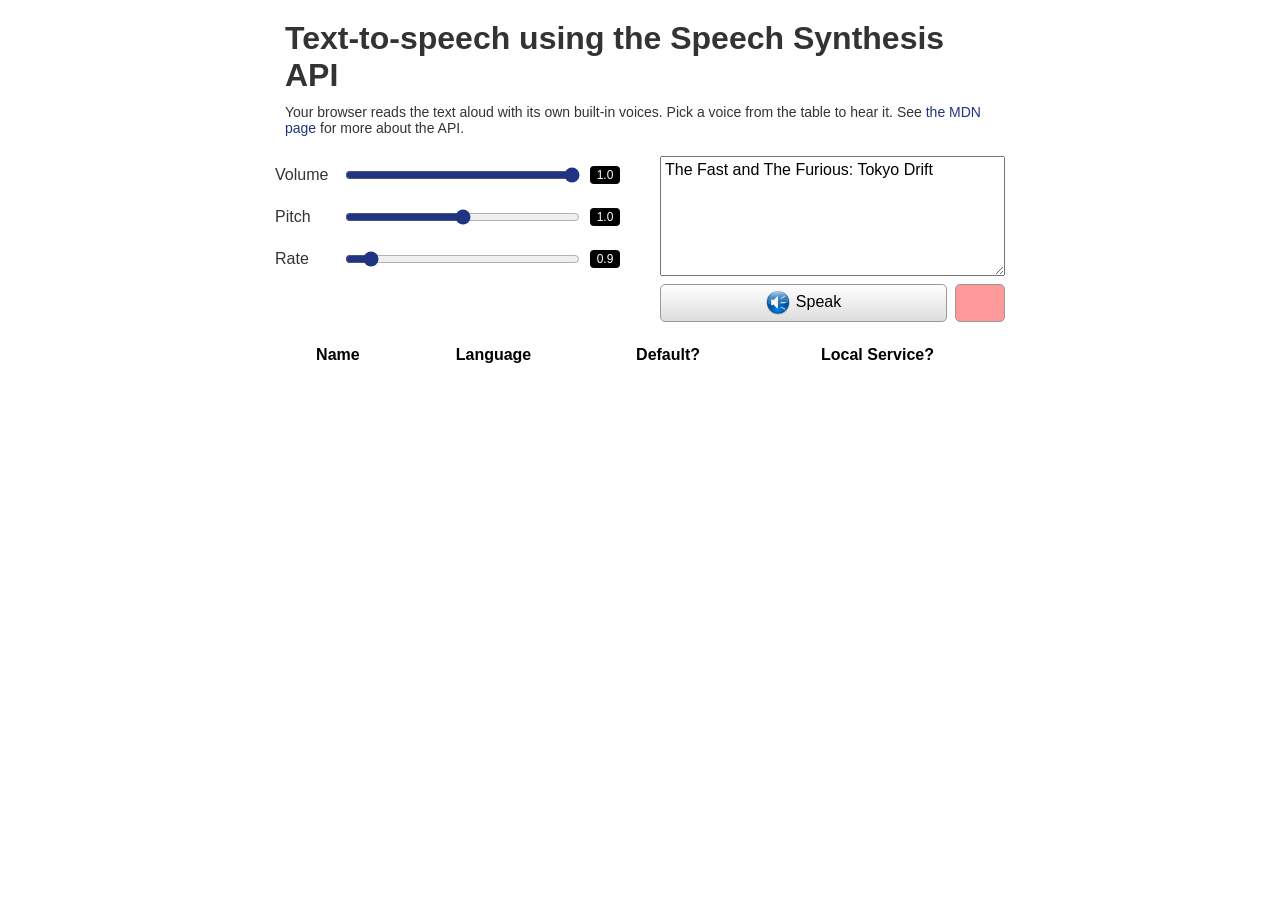
==== www/index.html @ 48d7332a "Rewrite in plain JS, deploy with GitHub Actions Adds analytics, a meta description and canonical URL" ====
<!DOCTYPE html>
<html lang="en-US">
<head>
<meta charset="utf-8">
<meta name="viewport" content="width=device-width, initial-scale=1">

<!-- open graph -->
<meta property="og:url" content="https://andrewmacheret.com/projects/text-to-speech/" />
<meta property="og:image" content="https://andrewmacheret.com/projects/text-to-speech/sound.png" />
<meta property="og:title" content="Text-to-speech using the Speech Synthesis API" />
<meta property="og:description" content="Text-to-speech using the Speech Synthesis API" />
<meta property="og:type" content="website" />

<!-- title -->
<title>Text-to-speech using the Speech Synthesis API</title>
<script async src="https://andrewmacheret.com/analytics.js"></script>
<meta name="description" content="Type some text and hear your browser read it aloud in any of its built-in voices, using the Speech Synthesis API." />
<link rel="canonical" href="https://andrewmacheret.com/projects/text-to-speech/" />

<link rel="stylesheet" href="index.css">
<script src="index.js" defer></script>
</head>
<body>
<div id="content">
  <h1>Text-to-speech using the Speech Synthesis API</h1>
  <h2>
    Your browser reads the text aloud with its own built-in voices. Pick a voice from the table to hear it.
    See <a href="https://developer.mozilla.org/en-US/docs/Web/API/Web_Speech_API">the MDN page</a> for more about the API.
  </h2>

  <p id="unsupported" hidden>This browser doesn't support the Speech Synthesis API.</p>

  <form id="form" action="#">
    <div id="sliders">
      <label class="slider">
        <span class="slider-label">Volume</span>
        <input id="volume" type="range" min="0.1" max="1" step="0.1" value="1">
        <output for="volume"></output>
      </label>
      <label class="slider">
        <span class="slider-label">Pitch</span>
        <input id="pitch" type="range" min="0" max="2" step="0.1" value="1">
        <output for="pitch"></output>
      </label>
      <label class="slider">
        <span class="slider-label">Rate</span>
        <input id="rate" type="range" min="0.1" max="10" step="0.1" value="0.9">
        <output for="rate"></output>
      </label>
    </div>

    <div id="speak">
      <textarea id="text" aria-label="Text to speak">The Fast and The Furious: Tokyo Drift</textarea>
      <div id="speak-row">
        <button type="submit" id="speak-button"><img id="sound-image" src="sound.png" alt="">Speak</button>
        <div id="speech-status" class="not-speaking" role="status" aria-label="Not speaking"></div>
      </div>
    </div>

    <div id="voices-wrapper">
      <table id="voices">
        <thead>
          <tr>
            <th><span class="visually-hidden">Choose</span></th>
            <th data-sort="name"><button type="button">Name</button></th>
            <th data-sort="lang"><button type="button">Language</button></th>
            <th data-sort="default"><button type="button">Default?</button></th>
            <th data-sort="localService"><button type="button">Local Service?</button></th>
          </tr>
        </thead>
        <tbody></tbody>
      </table>
    </div>
  </form>
</div>
</body>
</html>
---- www/index.css ----
html {
  font-family: Helvetica, Arial, sans-serif;
  color: #333;
  text-rendering: optimizelegibility;
}

input, select, button, textarea {
  font-family: Helvetica, Arial, sans-serif;
  font-size: 16px;
}

* {
  margin: 0;
  padding: 0;
  box-sizing: border-box;
}

img {
  vertical-align: middle;
}

a:link, a:visited {
  text-decoration: none;
  color: #213483;
}

a:hover {
  color: #4763d1;
}

h1 {
  margin: 10px;
  font-size: 32px;
  font-weight: bold;
}

h2 {
  margin: 10px;
  font-size: 14px;
  font-weight: normal;
}

.visually-hidden {
  position: absolute;
  width: 1px;
  height: 1px;
  overflow: hidden;
  clip-path: inset(50%);
  white-space: nowrap;
}

#content {
  max-width: 750px;
  margin: 20px auto;
  padding: 0 10px;
}

#form {
  display: flex;
  flex-wrap: wrap;
  gap: 20px 40px;
  margin-top: 20px;
}

/* sliders on the left, text and speak button on the right */
#sliders {
  flex: 1 1 300px;
  display: flex;
  flex-direction: column;
  gap: 24px;
  padding-top: 10px;
}

.slider {
  display: flex;
  align-items: center;
  gap: 10px;
  cursor: pointer;
}

.slider-label {
  width: 60px;
}

.slider input {
  flex: 1;
  cursor: pointer;
  accent-color: #213483;
}

.slider output {
  width: 2.5em;
  padding: 2px 6px;
  border-radius: 4px;
  background: #000;
  color: #fff;
  font-size: 12px;
  text-align: center;
}

#speak {
  flex: 1 1 300px;
  display: flex;
  flex-direction: column;
  gap: 8px;
}

#text {
  height: 120px;
  padding: 4px;
}

#speak-row {
  display: flex;
  gap: 8px;
}

#speak-button {
  flex: 1;
  padding: 6px;
  border: 1px solid #999;
  border-radius: 5px;
  background: linear-gradient(#fff, #ddd);
  cursor: pointer;
}

#speak-button:hover {
  background: linear-gradient(#fff, #ccc);
}

#sound-image {
  width: 24px;
  height: 24px;
  margin-right: 6px;
}

#speech-status {
  width: 50px;
  border-radius: 5px;
  border: solid #999 1px;
}

#speech-status.not-speaking {
  background-color: #f99;
}

#speech-status.speaking {
  background-color: #9f9;
}

/* the voice table scrolls sideways on small screens instead of squishing */
#voices-wrapper {
  flex-basis: 100%;
  overflow-x: auto;
}

#voices {
  border-spacing: 0;
  width: 100%;
}

#voices td, #voices th {
  text-align: center;
}

#voices tbody tr:nth-child(odd) {
  background-color: #eee;
}

#voices label {
  width: 100%;
  height: 100%;
  display: inline-block;
  cursor: pointer;
  padding: 4px 12px;
}

#voices th button {
  border: 0;
  background: none;
  font-weight: bold;
  padding: 4px 12px;
  cursor: pointer;
}

#voices th[aria-sort="ascending"] button::after {
  content: " \25BE";
}

#voices th[aria-sort="descending"] button::after {
  content: " \25B4";
}
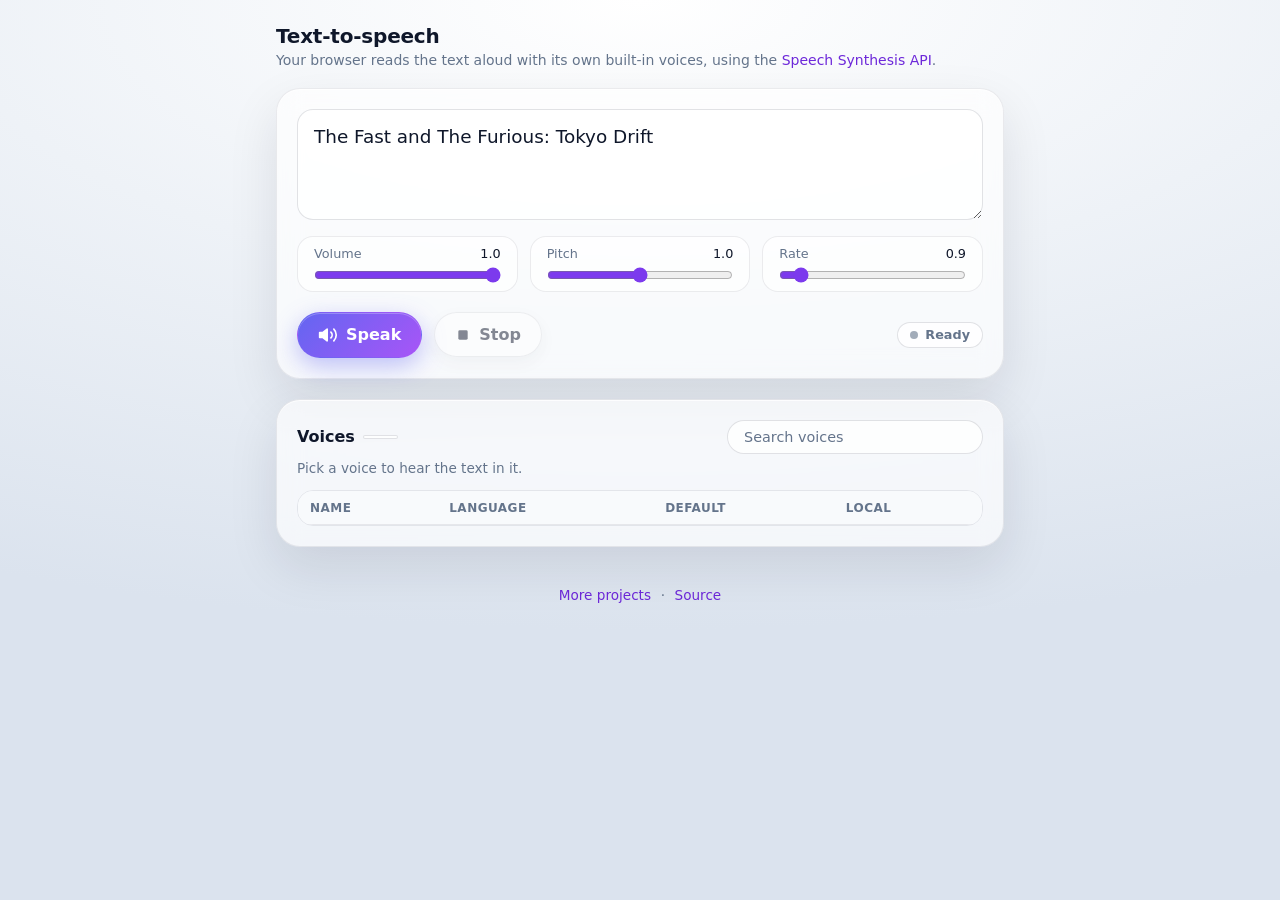
==== commit 14dfdc23: "Restyle to match the cube, Monty Hall and NHL pages, add voice search and a screenshot preview" ====
--- a/www/index.html
+++ b/www/index.html
@@ -2,13 +2,16 @@
 <html lang="en-US">
 <head>
 <meta charset="utf-8">
-<meta name="viewport" content="width=device-width, initial-scale=1">
+<meta name="color-scheme" content="light dark">
+<meta name="viewport" content="width=device-width, initial-scale=1, viewport-fit=cover">
+<meta name="theme-color" content="#1e293b" media="(prefers-color-scheme: dark)">
+<meta name="theme-color" content="#ffffff" media="(prefers-color-scheme: light)">
 
 <!-- open graph -->
 <meta property="og:url" content="https://andrewmacheret.com/projects/text-to-speech/" />
-<meta property="og:image" content="https://andrewmacheret.com/projects/text-to-speech/sound.png" />
+<meta property="og:image" content="https://andrewmacheret.com/projects/text-to-speech/screenshot.png" />
 <meta property="og:title" content="Text-to-speech using the Speech Synthesis API" />
-<meta property="og:description" content="Text-to-speech using the Speech Synthesis API" />
+<meta property="og:description" content="Type some text and hear your browser read it aloud in any of its built-in voices, using the Speech Synthesis API." />
 <meta property="og:type" content="website" />
 
 <!-- title -->
@@ -21,57 +24,97 @@
 <script src="index.js" defer></script>
 </head>
 <body>
-<div id="content">
-  <h1>Text-to-speech using the Speech Synthesis API</h1>
-  <h2>
-    Your browser reads the text aloud with its own built-in voices. Pick a voice from the table to hear it.
-    See <a href="https://developer.mozilla.org/en-US/docs/Web/API/Web_Speech_API">the MDN page</a> for more about the API.
-  </h2>
+<main class="app">
+  <header class="header">
+    <h1>Text-to-speech</h1>
+    <p>
+      Your browser reads the text aloud with its own built-in voices, using the
+      <a href="https://developer.mozilla.org/en-US/docs/Web/API/Web_Speech_API">Speech Synthesis API</a>.
+    </p>
+  </header>
 
-  <p id="unsupported" hidden>This browser doesn't support the Speech Synthesis API.</p>
+  <section id="unsupported" class="card notice" hidden>
+    <h2>No speech here</h2>
+    <p>This browser doesn't support the Speech Synthesis API. Try a recent Chrome, Edge, Firefox or Safari.</p>
+  </section>
 
   <form id="form" action="#">
-    <div id="sliders">
-      <label class="slider">
-        <span class="slider-label">Volume</span>
-        <input id="volume" type="range" min="0.1" max="1" step="0.1" value="1">
-        <output for="volume"></output>
-      </label>
-      <label class="slider">
-        <span class="slider-label">Pitch</span>
-        <input id="pitch" type="range" min="0" max="2" step="0.1" value="1">
-        <output for="pitch"></output>
-      </label>
-      <label class="slider">
-        <span class="slider-label">Rate</span>
-        <input id="rate" type="range" min="0.1" max="10" step="0.1" value="0.9">
-        <output for="rate"></output>
-      </label>
-    </div>
+    <section class="card speak-card">
+      <textarea id="text" aria-label="Text to speak" rows="3">The Fast and The Furious: Tokyo Drift</textarea>
 
-    <div id="speak">
-      <textarea id="text" aria-label="Text to speak">The Fast and The Furious: Tokyo Drift</textarea>
-      <div id="speak-row">
-        <button type="submit" id="speak-button"><img id="sound-image" src="sound.png" alt="">Speak</button>
-        <div id="speech-status" class="not-speaking" role="status" aria-label="Not speaking"></div>
+      <div class="sliders">
+        <label class="slider" for="volume">
+          <span class="slider-top">
+            <span>Volume</span>
+            <output for="volume"></output>
+          </span>
+          <input id="volume" type="range" min="0.1" max="1" step="0.1" value="1">
+        </label>
+        <label class="slider" for="pitch">
+          <span class="slider-top">
+            <span>Pitch</span>
+            <output for="pitch"></output>
+          </span>
+          <input id="pitch" type="range" min="0" max="2" step="0.1" value="1">
+        </label>
+        <label class="slider" for="rate">
+          <span class="slider-top">
+            <span>Rate</span>
+            <output for="rate"></output>
+          </span>
+          <input id="rate" type="range" min="0.1" max="10" step="0.1" value="0.9">
+        </label>
       </div>
-    </div>
 
-    <div id="voices-wrapper">
-      <table id="voices">
-        <thead>
-          <tr>
-            <th><span class="visually-hidden">Choose</span></th>
-            <th data-sort="name"><button type="button">Name</button></th>
-            <th data-sort="lang"><button type="button">Language</button></th>
-            <th data-sort="default"><button type="button">Default?</button></th>
-            <th data-sort="localService"><button type="button">Local Service?</button></th>
-          </tr>
-        </thead>
-        <tbody></tbody>
-      </table>
-    </div>
+      <div class="actions">
+        <button type="submit" class="control primary">
+          <svg width="20" height="20" viewBox="0 0 24 24" fill="none" stroke="currentColor" stroke-width="2" stroke-linecap="round" stroke-linejoin="round" aria-hidden="true">
+            <path d="M11 5 6 9H2v6h4l5 4V5z" fill="currentColor"/>
+            <path d="M15.5 8.5a5 5 0 0 1 0 7"/>
+            <path d="M19 5a10 10 0 0 1 0 14"/>
+          </svg>
+          Speak
+        </button>
+        <button type="button" id="stop" class="control" disabled>
+          <svg width="16" height="16" viewBox="0 0 24 24" aria-hidden="true">
+            <rect x="5" y="5" width="14" height="14" rx="2" fill="currentColor"/>
+          </svg>
+          Stop
+        </button>
+        <span id="speech-status" class="chip" role="status">Ready</span>
+      </div>
+    </section>
+
+    <section class="card voices-card">
+      <div class="voices-header">
+        <h2>Voices <span id="voice-count" class="count"></span></h2>
+        <input id="voice-search" type="search" placeholder="Search voices" aria-label="Search voices by name or language" autocomplete="off">
+      </div>
+      <p class="hint">Pick a voice to hear the text in it.</p>
+
+      <div id="voices-wrapper">
+        <table id="voices">
+          <thead>
+            <tr>
+              <th><span class="visually-hidden">Choose</span></th>
+              <th data-sort="name"><button type="button">Name</button></th>
+              <th data-sort="lang"><button type="button">Language</button></th>
+              <th data-sort="default"><button type="button">Default</button></th>
+              <th data-sort="localService"><button type="button">Local</button></th>
+            </tr>
+          </thead>
+          <tbody></tbody>
+        </table>
+        <p id="no-voices" class="empty" hidden>No voices match.</p>
+      </div>
+    </section>
   </form>
-</div>
+
+  <footer class="footer">
+    <a href="https://andrewmacheret.com/">More projects</a>
+    <span aria-hidden="true">&middot;</span>
+    <a href="https://github.com/andrewmacheret/text-to-speech">Source</a>
+  </footer>
+</main>
 </body>
 </html>
--- a/www/index.css
+++ b/www/index.css
@@ -1,43 +1,106 @@
-html {
-  font-family: Helvetica, Arial, sans-serif;
-  color: #333;
-  text-rendering: optimizelegibility;
-}
-
-input, select, button, textarea {
-  font-family: Helvetica, Arial, sans-serif;
-  font-size: 16px;
-}
-
-* {
+/* Same look as the cube, Monty Hall and NHL pages, with a light version for light mode */
+
+:root {
+  color-scheme: light dark;
+  font-family: system-ui, -apple-system, 'Segoe UI', Roboto, Helvetica, Arial, sans-serif;
+  --bg: #0b1120;
+  --bg-gradient: radial-gradient(120% 70% at 50% 0%, #3b4a66 0%, #1e293b 45%, #0b1120 100%);
+  --text: #e2e8f0;
+  --bright: #f1f5f9;
+  --muted: #94a3b8;
+  --glass: rgb(255 255 255 / 0.05);
+  --glass-border: rgb(255 255 255 / 0.1);
+  --control: rgb(255 255 255 / 0.08);
+  --control-border: rgb(255 255 255 / 0.14);
+  --control-hover: rgb(255 255 255 / 0.15);
+  --shadow: 0 20px 50px rgb(0 0 0 / 0.35), inset 0 1px 0 rgb(255 255 255 / 0.06);
+  --control-shadow: 0 8px 24px rgb(0 0 0 / 0.3), inset 0 1px 0 rgb(255 255 255 / 0.1);
+  --table-head: #1e293b;
+  --row-alt: rgb(255 255 255 / 0.03);
+  --row-hover: rgb(255 255 255 / 0.07);
+  --row-selected: rgb(139 92 246 / 0.2);
+  --row-selected-border: #a78bfa;
+  --accent: #8b5cf6;
+  --link: #c4b5fd;
+  --link-hover: #ddd6fe;
+  --focus: #a5b4fc;
+  --live: #86efac;
+  --live-dot: #4ade80;
+  --live-bg: rgb(74 222 128 / 0.15);
+  --live-border: rgb(74 222 128 / 0.45);
+  color: var(--text);
+  background: var(--bg);
+}
+
+@media (prefers-color-scheme: light) {
+  :root {
+    --bg: #e2e8f0;
+    --bg-gradient: radial-gradient(120% 70% at 50% 0%, #ffffff 0%, #eef2f7 45%, #dbe3ee 100%);
+    --text: #334155;
+    --bright: #0f172a;
+    --muted: #64748b;
+    --glass: rgb(255 255 255 / 0.65);
+    --glass-border: rgb(15 23 42 / 0.08);
+    --control: rgb(255 255 255 / 0.8);
+    --control-border: rgb(15 23 42 / 0.12);
+    --control-hover: #fff;
+    --shadow: 0 20px 50px rgb(15 23 42 / 0.1), inset 0 1px 0 rgb(255 255 255 / 0.8);
+    --control-shadow: 0 6px 18px rgb(15 23 42 / 0.08);
+    --table-head: #f8fafc;
+    --row-alt: rgb(15 23 42 / 0.025);
+    --row-hover: rgb(15 23 42 / 0.05);
+    --row-selected: rgb(124 58 237 / 0.1);
+    --row-selected-border: #7c3aed;
+    --accent: #7c3aed;
+    --link: #6d28d9;
+    --link-hover: #7c3aed;
+    --focus: #6366f1;
+    --live: #15803d;
+    --live-dot: #16a34a;
+    --live-bg: rgb(22 163 74 / 0.12);
+    --live-border: rgb(22 163 74 / 0.4);
+  }
+}
+
+html,
+body {
   margin: 0;
-  padding: 0;
-  box-sizing: border-box;
-}
-
-img {
-  vertical-align: middle;
-}
-
-a:link, a:visited {
+  min-height: 100%;
+}
+
+body {
+  min-height: 100dvh;
+  background: var(--bg-gradient) no-repeat;
+  background-color: var(--bg);
+}
+
+h1,
+h2,
+p {
+  margin: 0;
+}
+
+a:link,
+a:visited {
+  color: var(--link);
   text-decoration: none;
-  color: #213483;
 }
 
 a:hover {
-  color: #4763d1;
-}
-
-h1 {
-  margin: 10px;
-  font-size: 32px;
-  font-weight: bold;
-}
-
-h2 {
-  margin: 10px;
-  font-size: 14px;
-  font-weight: normal;
+  color: var(--link-hover);
+  text-decoration: underline;
+}
+
+a:focus-visible,
+input:focus-visible,
+textarea:focus-visible,
+th button:focus-visible {
+  outline: 2px solid var(--focus);
+  outline-offset: 2px;
+}
+
+[hidden] {
+  display: none !important;
 }
 
 .visually-hidden {
@@ -49,144 +112,433 @@
   white-space: nowrap;
 }
 
-#content {
-  max-width: 750px;
-  margin: 20px auto;
-  padding: 0 10px;
-}
-
-#form {
+.app {
+  box-sizing: border-box;
+  max-width: 760px;
+  margin: 0 auto;
+  padding: max(1.5rem, env(safe-area-inset-top)) 1rem max(1.5rem, env(safe-area-inset-bottom));
+}
+
+.header h1 {
+  color: var(--bright);
+  font-size: 1.25rem;
+  font-weight: 650;
+  letter-spacing: -0.01em;
+}
+
+.header p {
+  margin-top: 0.25rem;
+  color: var(--muted);
+  font-size: 0.875rem;
+  text-wrap: pretty;
+}
+
+/* glass cards */
+
+.card {
+  box-sizing: border-box;
+  margin-top: 1.25rem;
+  padding: 1.25rem;
+  border: 1px solid var(--glass-border);
+  border-radius: 24px;
+  background: var(--glass);
+  backdrop-filter: blur(12px);
+  -webkit-backdrop-filter: blur(12px);
+  box-shadow: var(--shadow);
+}
+
+.card h2 {
+  color: var(--bright);
+  font-size: 1rem;
+  font-weight: 650;
+}
+
+.notice p {
+  margin-top: 0.5rem;
+  color: var(--muted);
+}
+
+/* the text box */
+
+textarea,
+input[type='search'] {
+  box-sizing: border-box;
+  border: 1px solid var(--control-border);
+  background: var(--control);
+  color: var(--bright);
+  font: inherit;
+}
+
+textarea {
+  display: block;
+  width: 100%;
+  min-height: 6rem;
+  padding: 0.9rem 1rem;
+  border-radius: 16px;
+  font-size: 1.15rem;
+  line-height: 1.45;
+  resize: vertical;
+}
+
+textarea::placeholder,
+input::placeholder {
+  color: var(--muted);
+}
+
+/* volume, pitch and rate, like the cube's speed slider */
+
+.sliders {
+  display: grid;
+  grid-template-columns: repeat(3, minmax(0, 1fr));
+  gap: 0.75rem;
+  margin-top: 1rem;
+}
+
+.slider {
+  display: flex;
+  flex-direction: column;
+  gap: 0.35rem;
+  padding: 0.6rem 1rem 0.5rem;
+  border: 1px solid var(--glass-border);
+  border-radius: 16px;
+  background: var(--glass);
+  color: var(--muted);
+  font-size: 0.8rem;
+  font-weight: 500;
+  cursor: pointer;
+}
+
+.slider-top {
+  display: flex;
+  justify-content: space-between;
+}
+
+.slider output {
+  color: var(--bright);
+  font-variant-numeric: tabular-nums;
+}
+
+.slider input {
+  width: 100%;
+  margin: 0;
+  accent-color: var(--accent);
+  cursor: pointer;
+}
+
+/* speak and stop buttons, same as the cube and NHL pages */
+
+.actions {
   display: flex;
   flex-wrap: wrap;
-  gap: 20px 40px;
-  margin-top: 20px;
-}
-
-/* sliders on the left, text and speak button on the right */
-#sliders {
-  flex: 1 1 300px;
+  align-items: center;
+  gap: 0.75rem;
+  margin-top: 1.25rem;
+}
+
+.control {
+  display: inline-flex;
+  align-items: center;
+  justify-content: center;
+  gap: 0.5rem;
+  padding: 0.75rem 1.25rem;
+  border: 1px solid var(--control-border);
+  border-radius: 999px;
+  background: var(--control);
+  box-shadow: var(--control-shadow);
+  color: var(--bright);
+  font: inherit;
+  font-size: 1rem;
+  font-weight: 600;
+  white-space: nowrap;
+  cursor: pointer;
+  transition: background-color 0.15s, transform 0.15s, opacity 0.15s;
+}
+
+.control:hover:not(:disabled) {
+  background: var(--control-hover);
+  transform: translateY(-1px);
+}
+
+.control:active:not(:disabled) {
+  transform: translateY(0) scale(0.97);
+}
+
+.control:focus-visible {
+  outline: 2px solid var(--focus);
+  outline-offset: 3px;
+}
+
+.control:disabled {
+  opacity: 0.5;
+  cursor: default;
+}
+
+.control.primary {
+  border-color: transparent;
+  background: linear-gradient(135deg, #6366f1, #a855f7);
+  box-shadow: 0 8px 24px rgb(99 102 241 / 0.4), inset 0 1px 0 rgb(255 255 255 / 0.25);
+  color: #fff;
+}
+
+.control.primary:hover:not(:disabled) {
+  background: linear-gradient(135deg, #7376f4, #b46af8);
+}
+
+.control svg {
+  flex-shrink: 0;
+}
+
+/* "Ready" or a pulsing "Speaking" */
+
+.chip {
+  display: inline-flex;
+  align-items: center;
+  gap: 0.45rem;
+  margin-left: auto;
+  padding: 0.25rem 0.75rem;
+  border: 1px solid var(--control-border);
+  border-radius: 999px;
+  background: var(--control);
+  color: var(--muted);
+  font-size: 0.8rem;
+  font-weight: 600;
+  line-height: 1.2;
+  white-space: nowrap;
+}
+
+.chip::before {
+  content: '';
+  width: 0.5rem;
+  height: 0.5rem;
+  border-radius: 50%;
+  background: currentColor;
+  opacity: 0.6;
+}
+
+.chip.speaking {
+  border-color: var(--live-border);
+  background: var(--live-bg);
+  color: var(--live);
+}
+
+.chip.speaking::before {
+  background: var(--live-dot);
+  opacity: 1;
+  animation: pulse 1.2s ease-in-out infinite;
+}
+
+@keyframes pulse {
+  50% {
+    opacity: 0.35;
+    transform: scale(0.8);
+  }
+}
+
+/* voice list */
+
+.voices-header {
   display: flex;
-  flex-direction: column;
-  gap: 24px;
-  padding-top: 10px;
-}
-
-.slider {
+  flex-wrap: wrap;
+  align-items: center;
+  justify-content: space-between;
+  gap: 0.75rem;
+}
+
+.voices-header h2 {
   display: flex;
   align-items: center;
-  gap: 10px;
-  cursor: pointer;
-}
-
-.slider-label {
-  width: 60px;
-}
-
-.slider input {
-  flex: 1;
-  cursor: pointer;
-  accent-color: #213483;
-}
-
-.slider output {
-  width: 2.5em;
-  padding: 2px 6px;
-  border-radius: 4px;
-  background: #000;
-  color: #fff;
-  font-size: 12px;
+  gap: 0.5rem;
+}
+
+.count {
+  min-width: 1.4em;
+  padding: 1px 8px;
+  border: 1px solid var(--control-border);
+  border-radius: 999px;
+  background: var(--control);
+  color: var(--muted);
+  font-size: 0.75rem;
+  font-weight: 600;
   text-align: center;
-}
-
-#speak {
-  flex: 1 1 300px;
-  display: flex;
-  flex-direction: column;
-  gap: 8px;
-}
-
-#text {
-  height: 120px;
-  padding: 4px;
-}
-
-#speak-row {
-  display: flex;
-  gap: 8px;
-}
-
-#speak-button {
-  flex: 1;
-  padding: 6px;
-  border: 1px solid #999;
-  border-radius: 5px;
-  background: linear-gradient(#fff, #ddd);
-  cursor: pointer;
-}
-
-#speak-button:hover {
-  background: linear-gradient(#fff, #ccc);
-}
-
-#sound-image {
-  width: 24px;
-  height: 24px;
-  margin-right: 6px;
-}
-
-#speech-status {
-  width: 50px;
-  border-radius: 5px;
-  border: solid #999 1px;
-}
-
-#speech-status.not-speaking {
-  background-color: #f99;
-}
-
-#speech-status.speaking {
-  background-color: #9f9;
-}
-
-/* the voice table scrolls sideways on small screens instead of squishing */
+  font-variant-numeric: tabular-nums;
+}
+
+input[type='search'] {
+  width: min(16rem, 100%);
+  padding: 0.5rem 1rem;
+  border-radius: 999px;
+  font-size: 0.9rem;
+}
+
+.hint {
+  margin-top: 0.35rem;
+  color: var(--muted);
+  font-size: 0.85rem;
+}
+
+/* scrolls on its own so a long list (Safari has 150+ voices) doesn't push the page down */
 #voices-wrapper {
-  flex-basis: 100%;
-  overflow-x: auto;
+  max-height: 26rem;
+  margin-top: 0.9rem;
+  overflow: auto;
+  border: 1px solid var(--glass-border);
+  border-radius: 16px;
+  overscroll-behavior: contain;
 }
 
 #voices {
+  width: 100%;
   border-spacing: 0;
+  font-size: 0.9rem;
+}
+
+#voices th {
+  position: sticky;
+  top: 0;
+  z-index: 1;
+  padding: 0;
+  border-bottom: 1px solid var(--glass-border);
+  background: var(--table-head);
+  text-align: left;
+}
+
+#voices th button {
   width: 100%;
-}
-
-#voices td, #voices th {
-  text-align: center;
-}
-
-#voices tbody tr:nth-child(odd) {
-  background-color: #eee;
-}
-
-#voices label {
-  width: 100%;
-  height: 100%;
-  display: inline-block;
-  cursor: pointer;
-  padding: 4px 12px;
-}
-
-#voices th button {
+  padding: 0.6rem 0.75rem;
   border: 0;
   background: none;
-  font-weight: bold;
-  padding: 4px 12px;
+  color: var(--muted);
+  font: inherit;
+  font-size: 0.75rem;
+  font-weight: 600;
+  letter-spacing: 0.04em;
+  text-align: left;
+  text-transform: uppercase;
+  white-space: nowrap;
   cursor: pointer;
 }
 
-#voices th[aria-sort="ascending"] button::after {
-  content: " \25BE";
-}
-
-#voices th[aria-sort="descending"] button::after {
-  content: " \25B4";
-}
+#voices th button:hover,
+#voices th[aria-sort='ascending'] button,
+#voices th[aria-sort='descending'] button {
+  color: var(--bright);
+}
+
+#voices th[aria-sort='ascending'] button::after {
+  content: ' \25B4';
+}
+
+#voices th[aria-sort='descending'] button::after {
+  content: ' \25BE';
+}
+
+#voices td {
+  padding: 0;
+  color: var(--text);
+}
+
+#voices tbody tr:nth-child(even) {
+  background: var(--row-alt);
+}
+
+#voices tbody tr:hover {
+  background: var(--row-hover);
+}
+
+#voices tbody tr:has(input:checked) {
+  background: var(--row-selected);
+  box-shadow: inset 3px 0 0 var(--row-selected-border);
+}
+
+#voices tbody tr:has(input:checked) .voice-name {
+  color: var(--bright);
+  font-weight: 600;
+}
+
+/* the whole cell is clickable, not just the radio button */
+#voices label {
+  display: block;
+  padding: 0.55rem 0.75rem;
+  cursor: pointer;
+}
+
+#voices td:first-child label {
+  padding-right: 0;
+}
+
+#voices input[type='radio'] {
+  margin: 0;
+  vertical-align: middle;
+  accent-color: var(--accent);
+  cursor: pointer;
+}
+
+#voices input[type='radio']:focus-visible {
+  outline: 2px solid var(--focus);
+  outline-offset: 2px;
+}
+
+.lang-code {
+  display: block;
+  color: var(--muted);
+  font-size: 0.75rem;
+}
+
+.no {
+  color: var(--muted);
+}
+
+.empty {
+  padding: 1.5rem;
+  color: var(--muted);
+  text-align: center;
+}
+
+.footer {
+  display: flex;
+  justify-content: center;
+  gap: 0.6rem;
+  margin-top: 2.5rem;
+  color: var(--muted);
+  font-size: 0.85rem;
+}
+
+@media (max-width: 640px) {
+  .card {
+    padding: 1rem;
+    border-radius: 20px;
+  }
+
+  .sliders {
+    grid-template-columns: 1fr;
+    gap: 0.5rem;
+  }
+
+  .control.primary {
+    flex: 1;
+  }
+
+  input[type='search'] {
+    width: 100%;
+  }
+
+  #voices-wrapper {
+    max-height: 22rem;
+  }
+
+  /* hide the default and local columns so names don't wrap onto 3 lines */
+  #voices th:nth-child(n + 4),
+  #voices td:nth-child(n + 4) {
+    display: none;
+  }
+}
+
+@media (prefers-reduced-motion: reduce) {
+  .control {
+    transition: none;
+  }
+
+  .chip.speaking::before {
+    animation: none;
+  }
+}
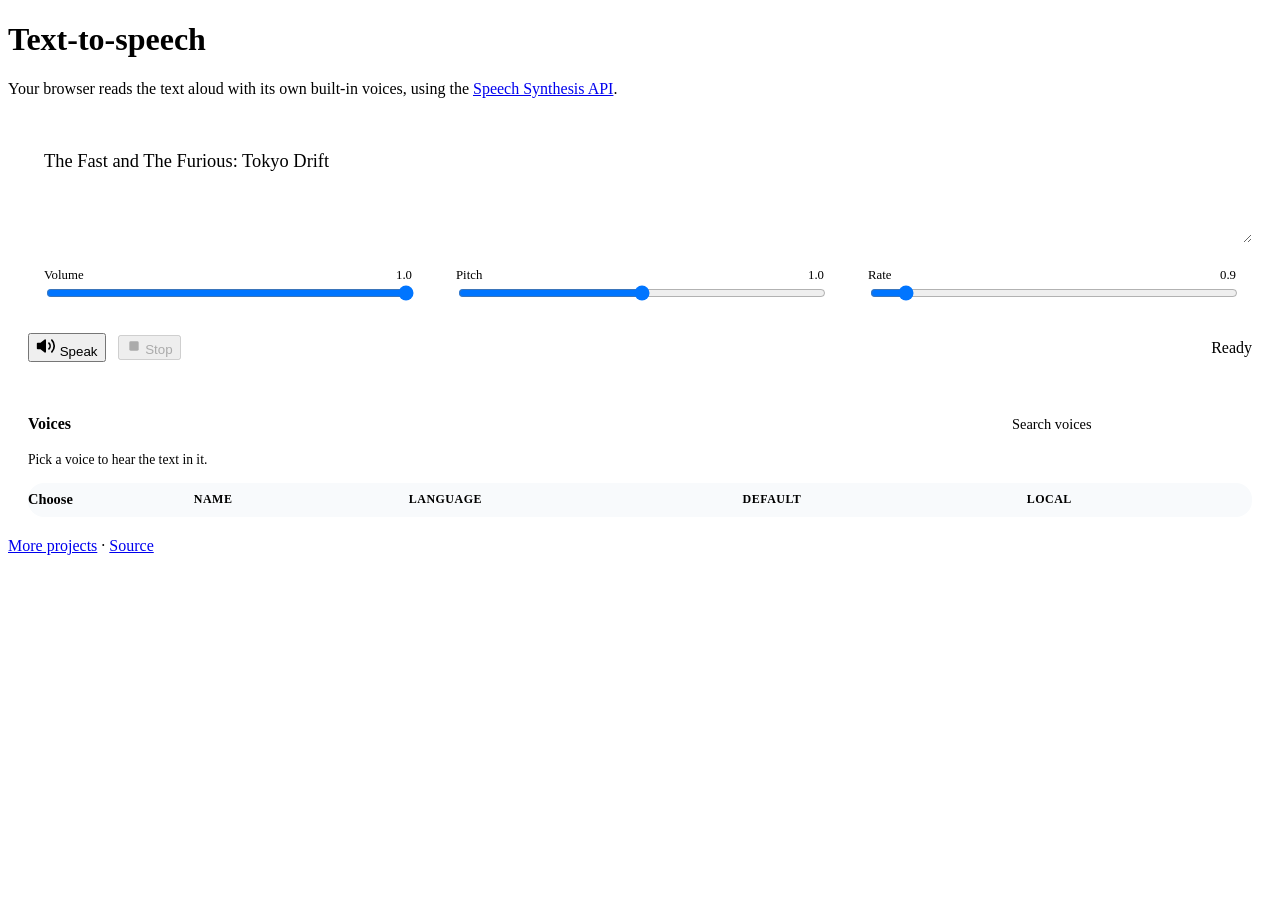
==== commit 18d9eb47: "Use the shared projects.css and the standard dimmed footer with More projects and Source" ====
--- a/www/index.html
+++ b/www/index.html
@@ -20,26 +20,29 @@
 <meta name="description" content="Type some text and hear your browser read it aloud in any of its built-in voices, using the Speech Synthesis API." />
 <link rel="canonical" href="https://andrewmacheret.com/projects/text-to-speech/" />
 
+<link rel="stylesheet" href="https://andrewmacheret.com/projects.css">
 <link rel="stylesheet" href="index.css">
 <script src="index.js" defer></script>
 </head>
 <body>
 <main class="app">
   <header class="header">
-    <h1>Text-to-speech</h1>
-    <p>
-      Your browser reads the text aloud with its own built-in voices, using the
-      <a href="https://developer.mozilla.org/en-US/docs/Web/API/Web_Speech_API">Speech Synthesis API</a>.
-    </p>
+    <div>
+      <h1>Text-to-speech</h1>
+      <p>
+        Your browser reads the text aloud with its own built-in voices, using the
+        <a href="https://developer.mozilla.org/en-US/docs/Web/API/Web_Speech_API">Speech Synthesis API</a>.
+      </p>
+    </div>
   </header>
 
-  <section id="unsupported" class="card notice" hidden>
+  <section id="unsupported" class="stage notice" hidden>
     <h2>No speech here</h2>
     <p>This browser doesn't support the Speech Synthesis API. Try a recent Chrome, Edge, Firefox or Safari.</p>
   </section>
 
   <form id="form" action="#">
-    <section class="card speak-card">
+    <section class="stage speak-card">
       <textarea id="text" aria-label="Text to speak" rows="3">The Fast and The Furious: Tokyo Drift</textarea>
 
       <div class="sliders">
@@ -85,7 +88,7 @@
       </div>
     </section>
 
-    <section class="card voices-card">
+    <section class="stage voices-card">
       <div class="voices-header">
         <h2>Voices <span id="voice-count" class="count"></span></h2>
         <input id="voice-search" type="search" placeholder="Search voices" aria-label="Search voices by name or language" autocomplete="off">
--- a/www/index.css
+++ b/www/index.css
@@ -1,153 +1,22 @@
-/* Same look as the cube, Monty Hall and NHL pages, with a light version for light mode */
+/* Colors, cards, buttons and the footer come from https://andrewmacheret.com/projects.css */
 
 :root {
-  color-scheme: light dark;
-  font-family: system-ui, -apple-system, 'Segoe UI', Roboto, Helvetica, Arial, sans-serif;
-  --bg: #0b1120;
-  --bg-gradient: radial-gradient(120% 70% at 50% 0%, #3b4a66 0%, #1e293b 45%, #0b1120 100%);
-  --text: #e2e8f0;
-  --bright: #f1f5f9;
-  --muted: #94a3b8;
-  --glass: rgb(255 255 255 / 0.05);
-  --glass-border: rgb(255 255 255 / 0.1);
-  --control: rgb(255 255 255 / 0.08);
-  --control-border: rgb(255 255 255 / 0.14);
-  --control-hover: rgb(255 255 255 / 0.15);
-  --shadow: 0 20px 50px rgb(0 0 0 / 0.35), inset 0 1px 0 rgb(255 255 255 / 0.06);
-  --control-shadow: 0 8px 24px rgb(0 0 0 / 0.3), inset 0 1px 0 rgb(255 255 255 / 0.1);
-  --table-head: #1e293b;
-  --row-alt: rgb(255 255 255 / 0.03);
-  --row-hover: rgb(255 255 255 / 0.07);
-  --row-selected: rgb(139 92 246 / 0.2);
-  --row-selected-border: #a78bfa;
-  --accent: #8b5cf6;
-  --link: #c4b5fd;
-  --link-hover: #ddd6fe;
-  --focus: #a5b4fc;
-  --live: #86efac;
-  --live-dot: #4ade80;
-  --live-bg: rgb(74 222 128 / 0.15);
-  --live-border: rgb(74 222 128 / 0.45);
-  color: var(--text);
-  background: var(--bg);
-}
-
-@media (prefers-color-scheme: light) {
-  :root {
-    --bg: #e2e8f0;
-    --bg-gradient: radial-gradient(120% 70% at 50% 0%, #ffffff 0%, #eef2f7 45%, #dbe3ee 100%);
-    --text: #334155;
-    --bright: #0f172a;
-    --muted: #64748b;
-    --glass: rgb(255 255 255 / 0.65);
-    --glass-border: rgb(15 23 42 / 0.08);
-    --control: rgb(255 255 255 / 0.8);
-    --control-border: rgb(15 23 42 / 0.12);
-    --control-hover: #fff;
-    --shadow: 0 20px 50px rgb(15 23 42 / 0.1), inset 0 1px 0 rgb(255 255 255 / 0.8);
-    --control-shadow: 0 6px 18px rgb(15 23 42 / 0.08);
-    --table-head: #f8fafc;
-    --row-alt: rgb(15 23 42 / 0.025);
-    --row-hover: rgb(15 23 42 / 0.05);
-    --row-selected: rgb(124 58 237 / 0.1);
-    --row-selected-border: #7c3aed;
-    --accent: #7c3aed;
-    --link: #6d28d9;
-    --link-hover: #7c3aed;
-    --focus: #6366f1;
-    --live: #15803d;
-    --live-dot: #16a34a;
-    --live-bg: rgb(22 163 74 / 0.12);
-    --live-border: rgb(22 163 74 / 0.4);
-  }
-}
-
-html,
-body {
-  margin: 0;
-  min-height: 100%;
-}
-
-body {
-  min-height: 100dvh;
-  background: var(--bg-gradient) no-repeat;
-  background-color: var(--bg);
-}
-
-h1,
-h2,
-p {
-  margin: 0;
-}
-
-a:link,
-a:visited {
-  color: var(--link);
-  text-decoration: none;
-}
-
-a:hover {
-  color: var(--link-hover);
-  text-decoration: underline;
-}
-
-a:focus-visible,
-input:focus-visible,
-textarea:focus-visible,
-th button:focus-visible {
-  outline: 2px solid var(--focus);
-  outline-offset: 2px;
+  --table-head: light-dark(#f8fafc, #1e293b);
+  --row-alt: light-dark(rgb(15 23 42 / 0.025), rgb(255 255 255 / 0.03));
+  --row-hover: light-dark(rgb(15 23 42 / 0.05), rgb(255 255 255 / 0.07));
+  --row-selected: light-dark(rgb(124 58 237 / 0.1), rgb(139 92 246 / 0.2));
+  --row-selected-border: light-dark(#7c3aed, #a78bfa);
 }
 
 [hidden] {
   display: none !important;
 }
 
-.visually-hidden {
-  position: absolute;
-  width: 1px;
-  height: 1px;
-  overflow: hidden;
-  clip-path: inset(50%);
-  white-space: nowrap;
-}
-
-.app {
-  box-sizing: border-box;
-  max-width: 760px;
-  margin: 0 auto;
-  padding: max(1.5rem, env(safe-area-inset-top)) 1rem max(1.5rem, env(safe-area-inset-bottom));
-}
-
-.header h1 {
-  color: var(--bright);
-  font-size: 1.25rem;
-  font-weight: 650;
-  letter-spacing: -0.01em;
-}
-
-.header p {
-  margin-top: 0.25rem;
-  color: var(--muted);
-  font-size: 0.875rem;
-  text-wrap: pretty;
-}
-
-/* glass cards */
-
-.card {
-  box-sizing: border-box;
-  margin-top: 1.25rem;
+.stage {
   padding: 1.25rem;
-  border: 1px solid var(--glass-border);
-  border-radius: 24px;
-  background: var(--glass);
-  backdrop-filter: blur(12px);
-  -webkit-backdrop-filter: blur(12px);
-  box-shadow: var(--shadow);
-}
-
-.card h2 {
+}
+
+.stage h2 {
   color: var(--bright);
   font-size: 1rem;
   font-weight: 650;
@@ -185,7 +54,7 @@
   color: var(--muted);
 }
 
-/* volume, pitch and rate, like the cube's speed slider */
+/* volume, pitch and rate, stacked in small cards instead of a single pill */
 
 .sliders {
   display: grid;
@@ -195,16 +64,12 @@
 }
 
 .slider {
-  display: flex;
   flex-direction: column;
+  align-items: stretch;
   gap: 0.35rem;
   padding: 0.6rem 1rem 0.5rem;
-  border: 1px solid var(--glass-border);
   border-radius: 16px;
-  background: var(--glass);
-  color: var(--muted);
   font-size: 0.8rem;
-  font-weight: 500;
   cursor: pointer;
 }
 
@@ -213,19 +78,11 @@
   justify-content: space-between;
 }
 
-.slider output {
-  color: var(--bright);
-  font-variant-numeric: tabular-nums;
-}
-
 .slider input {
   width: 100%;
-  margin: 0;
-  accent-color: var(--accent);
-  cursor: pointer;
-}
-
-/* speak and stop buttons, same as the cube and NHL pages */
+}
+
+/* speak and stop buttons */
 
 .actions {
   display: flex;
@@ -235,75 +92,10 @@
   margin-top: 1.25rem;
 }
 
-.control {
-  display: inline-flex;
-  align-items: center;
-  justify-content: center;
-  gap: 0.5rem;
-  padding: 0.75rem 1.25rem;
-  border: 1px solid var(--control-border);
-  border-radius: 999px;
-  background: var(--control);
-  box-shadow: var(--control-shadow);
-  color: var(--bright);
-  font: inherit;
-  font-size: 1rem;
-  font-weight: 600;
-  white-space: nowrap;
-  cursor: pointer;
-  transition: background-color 0.15s, transform 0.15s, opacity 0.15s;
-}
-
-.control:hover:not(:disabled) {
-  background: var(--control-hover);
-  transform: translateY(-1px);
-}
-
-.control:active:not(:disabled) {
-  transform: translateY(0) scale(0.97);
-}
-
-.control:focus-visible {
-  outline: 2px solid var(--focus);
-  outline-offset: 3px;
-}
-
-.control:disabled {
-  opacity: 0.5;
-  cursor: default;
-}
-
-.control.primary {
-  border-color: transparent;
-  background: linear-gradient(135deg, #6366f1, #a855f7);
-  box-shadow: 0 8px 24px rgb(99 102 241 / 0.4), inset 0 1px 0 rgb(255 255 255 / 0.25);
-  color: #fff;
-}
-
-.control.primary:hover:not(:disabled) {
-  background: linear-gradient(135deg, #7376f4, #b46af8);
-}
-
-.control svg {
-  flex-shrink: 0;
-}
-
 /* "Ready" or a pulsing "Speaking" */
 
 .chip {
-  display: inline-flex;
-  align-items: center;
-  gap: 0.45rem;
   margin-left: auto;
-  padding: 0.25rem 0.75rem;
-  border: 1px solid var(--control-border);
-  border-radius: 999px;
-  background: var(--control);
-  color: var(--muted);
-  font-size: 0.8rem;
-  font-weight: 600;
-  line-height: 1.2;
-  white-space: nowrap;
 }
 
 .chip::before {
@@ -315,23 +107,10 @@
   opacity: 0.6;
 }
 
-.chip.speaking {
-  border-color: var(--live-border);
-  background: var(--live-bg);
-  color: var(--live);
-}
-
-.chip.speaking::before {
-  background: var(--live-dot);
+.chip.good::before {
+  background: light-dark(#16a34a, #4ade80);
   opacity: 1;
   animation: pulse 1.2s ease-in-out infinite;
-}
-
-@keyframes pulse {
-  50% {
-    opacity: 0.35;
-    transform: scale(0.8);
-  }
 }
 
 /* voice list */
@@ -348,19 +127,6 @@
   display: flex;
   align-items: center;
   gap: 0.5rem;
-}
-
-.count {
-  min-width: 1.4em;
-  padding: 1px 8px;
-  border: 1px solid var(--control-border);
-  border-radius: 999px;
-  background: var(--control);
-  color: var(--muted);
-  font-size: 0.75rem;
-  font-weight: 600;
-  text-align: center;
-  font-variant-numeric: tabular-nums;
 }
 
 input[type='search'] {
@@ -473,11 +239,6 @@
   cursor: pointer;
 }
 
-#voices input[type='radio']:focus-visible {
-  outline: 2px solid var(--focus);
-  outline-offset: 2px;
-}
-
 .lang-code {
   display: block;
   color: var(--muted);
@@ -494,19 +255,9 @@
   text-align: center;
 }
 
-.footer {
-  display: flex;
-  justify-content: center;
-  gap: 0.6rem;
-  margin-top: 2.5rem;
-  color: var(--muted);
-  font-size: 0.85rem;
-}
-
 @media (max-width: 640px) {
-  .card {
+  .stage {
     padding: 1rem;
-    border-radius: 20px;
   }
 
   .sliders {
@@ -534,11 +285,7 @@
 }
 
 @media (prefers-reduced-motion: reduce) {
-  .control {
-    transition: none;
-  }
-
-  .chip.speaking::before {
+  .chip.good::before {
     animation: none;
   }
 }
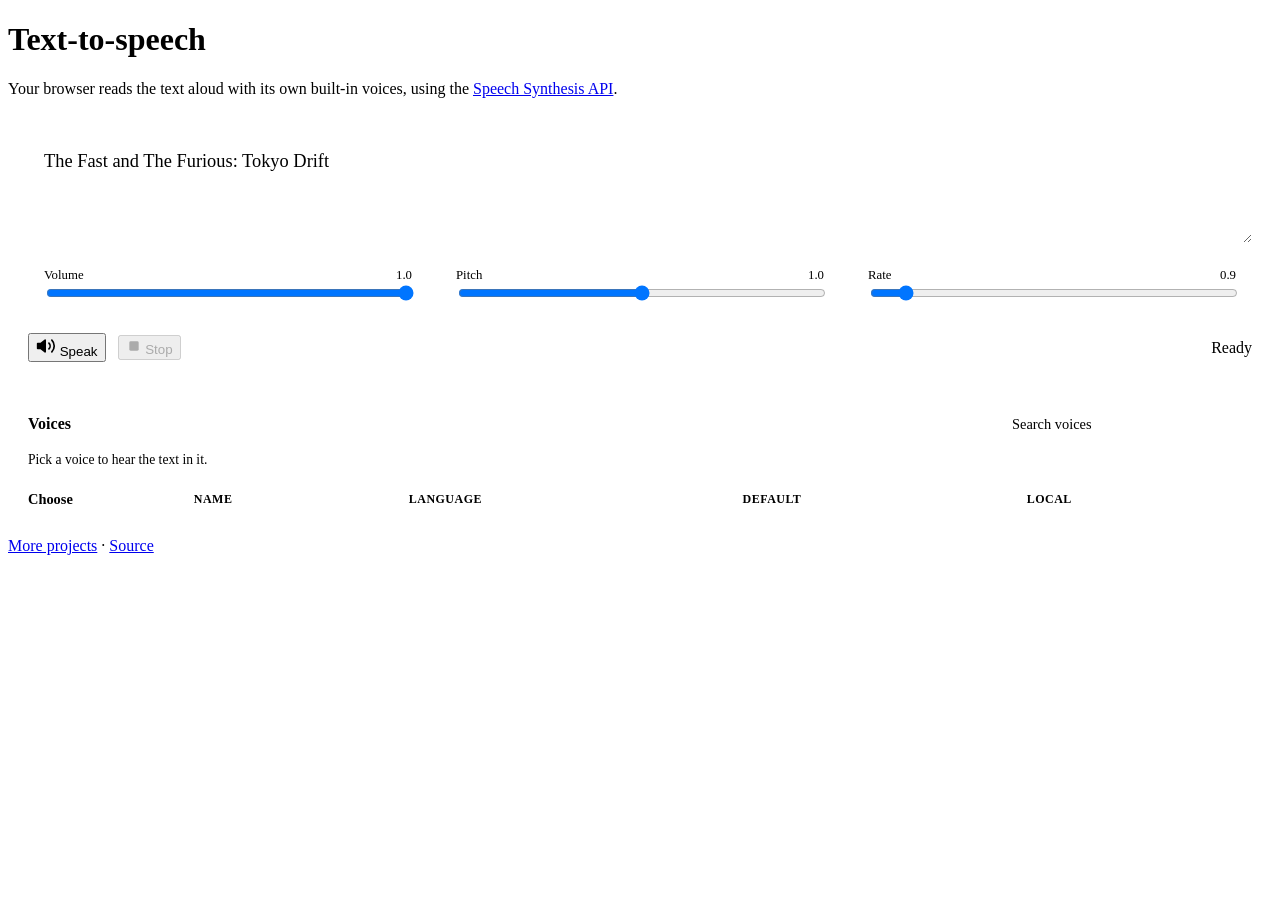
==== commit 16d97b57: "Switch to the home page's black and green, using shared colors from projects.css" ====
--- a/www/index.html
+++ b/www/index.html
@@ -4,7 +4,7 @@
 <meta charset="utf-8">
 <meta name="color-scheme" content="light dark">
 <meta name="viewport" content="width=device-width, initial-scale=1, viewport-fit=cover">
-<meta name="theme-color" content="#1e293b" media="(prefers-color-scheme: dark)">
+<meta name="theme-color" content="#0b0d0c" media="(prefers-color-scheme: dark)">
 <meta name="theme-color" content="#ffffff" media="(prefers-color-scheme: light)">
 
 <!-- open graph -->
--- a/www/index.css
+++ b/www/index.css
@@ -1,12 +1,4 @@
 /* Colors, cards, buttons and the footer come from https://andrewmacheret.com/projects.css */
-
-:root {
-  --table-head: light-dark(#f8fafc, #1e293b);
-  --row-alt: light-dark(rgb(15 23 42 / 0.025), rgb(255 255 255 / 0.03));
-  --row-hover: light-dark(rgb(15 23 42 / 0.05), rgb(255 255 255 / 0.07));
-  --row-selected: light-dark(rgb(124 58 237 / 0.1), rgb(139 92 246 / 0.2));
-  --row-selected-border: light-dark(#7c3aed, #a78bfa);
-}
 
 [hidden] {
   display: none !important;
@@ -108,7 +100,7 @@
 }
 
 .chip.good::before {
-  background: light-dark(#16a34a, #4ade80);
+  background: var(--good);
   opacity: 1;
   animation: pulse 1.2s ease-in-out infinite;
 }
@@ -164,7 +156,7 @@
   z-index: 1;
   padding: 0;
   border-bottom: 1px solid var(--glass-border);
-  background: var(--table-head);
+  background: var(--surface);
   text-align: left;
 }
 
@@ -204,16 +196,16 @@
 }
 
 #voices tbody tr:nth-child(even) {
-  background: var(--row-alt);
+  background: color-mix(in srgb, var(--text) 3%, transparent);
 }
 
 #voices tbody tr:hover {
-  background: var(--row-hover);
+  background: color-mix(in srgb, var(--text) 7%, transparent);
 }
 
 #voices tbody tr:has(input:checked) {
-  background: var(--row-selected);
-  box-shadow: inset 3px 0 0 var(--row-selected-border);
+  background: color-mix(in srgb, var(--accent) 15%, transparent);
+  box-shadow: inset 3px 0 0 var(--accent);
 }
 
 #voices tbody tr:has(input:checked) .voice-name {
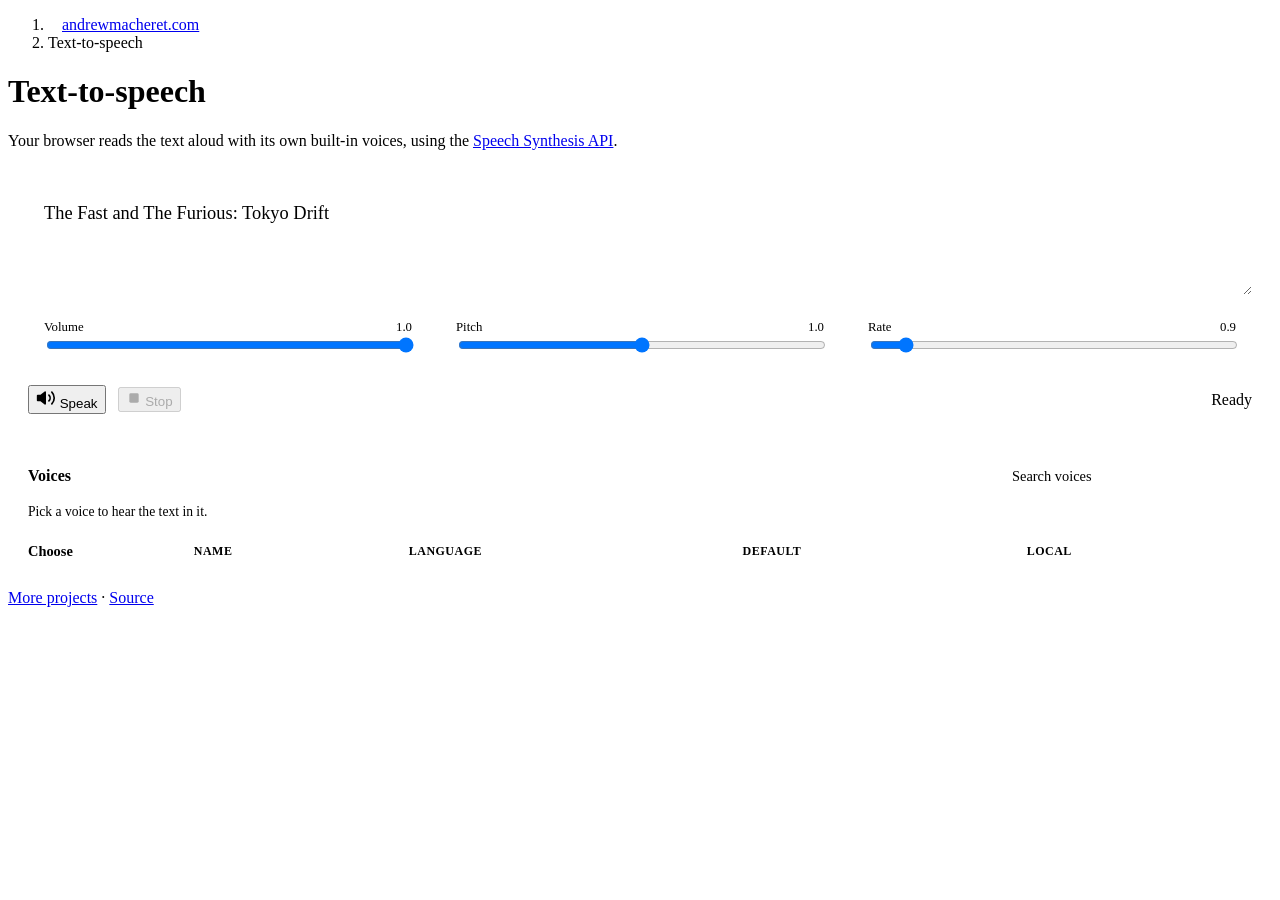
==== commit 3deb83f1: "Add breadcrumb link back to the home page" ====
--- a/www/index.html
+++ b/www/index.html
@@ -26,6 +26,12 @@
 </head>
 <body>
 <main class="app">
+  <nav class="breadcrumb" aria-label="Breadcrumb">
+    <ol>
+      <li><a href="https://andrewmacheret.com/"><img src="https://andrewmacheret.com/favicon.svg" alt="" width="14" height="14">andrewmacheret.com</a></li>
+      <li aria-current="page">Text-to-speech</li>
+    </ol>
+  </nav>
   <header class="header">
     <div>
       <h1>Text-to-speech</h1>
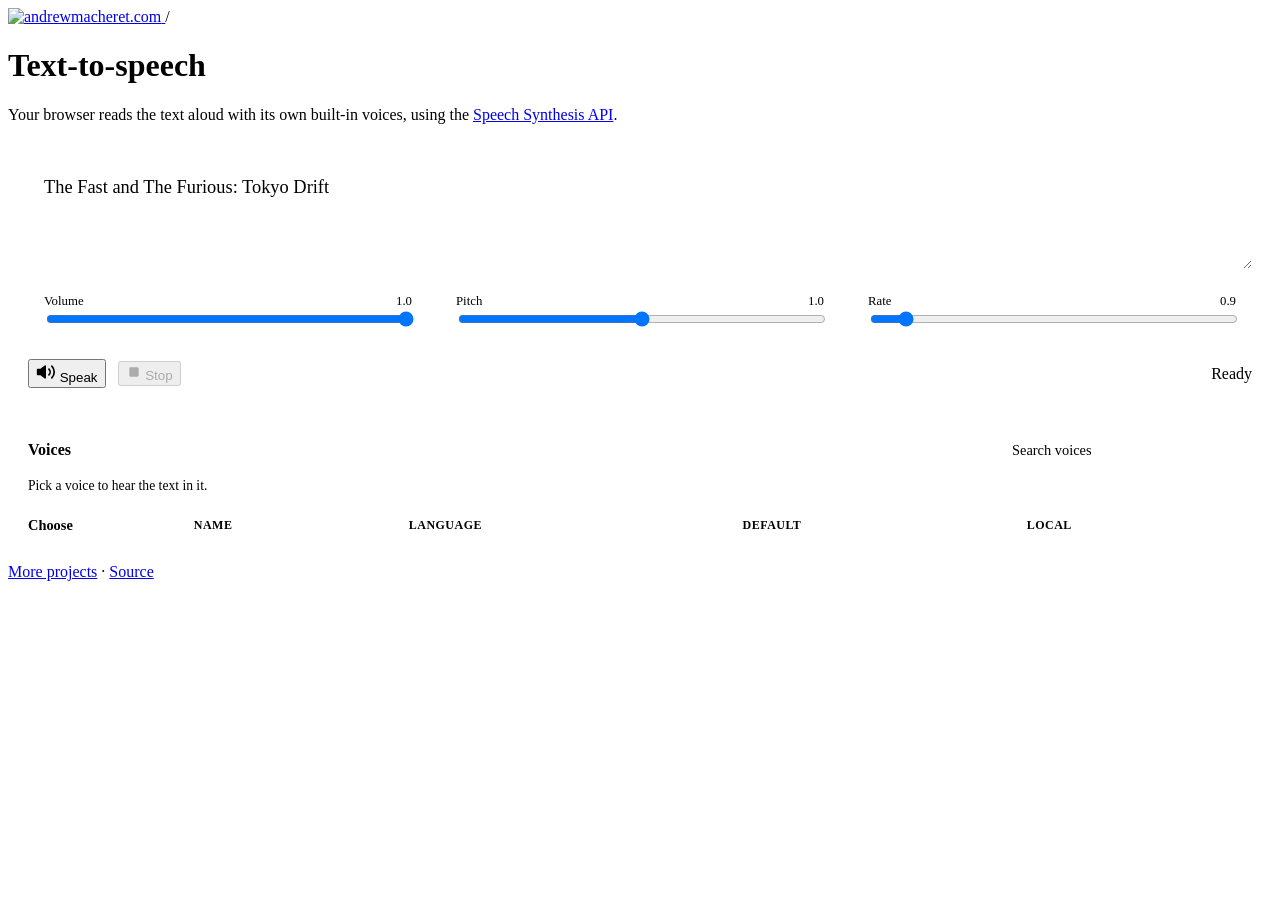
==== commit 008a0ce4: "Put the home page logo in front of the title" ====
--- a/www/index.html
+++ b/www/index.html
@@ -26,15 +26,15 @@
 </head>
 <body>
 <main class="app">
-  <nav class="breadcrumb" aria-label="Breadcrumb">
-    <ol>
-      <li><a href="https://andrewmacheret.com/"><img src="https://andrewmacheret.com/favicon.svg" alt="" width="14" height="14">andrewmacheret.com</a></li>
-      <li aria-current="page">Text-to-speech</li>
-    </ol>
-  </nav>
   <header class="header">
     <div>
-      <h1>Text-to-speech</h1>
+      <div class="title-row">
+        <a class="home" href="https://andrewmacheret.com/">
+          <img src="https://andrewmacheret.com/favicon.svg" alt="andrewmacheret.com" width="20" height="20">
+        </a>
+        <span class="slash" aria-hidden="true">/</span>
+        <h1>Text-to-speech</h1>
+      </div>
       <p>
         Your browser reads the text aloud with its own built-in voices, using the
         <a href="https://developer.mozilla.org/en-US/docs/Web/API/Web_Speech_API">Speech Synthesis API</a>.
